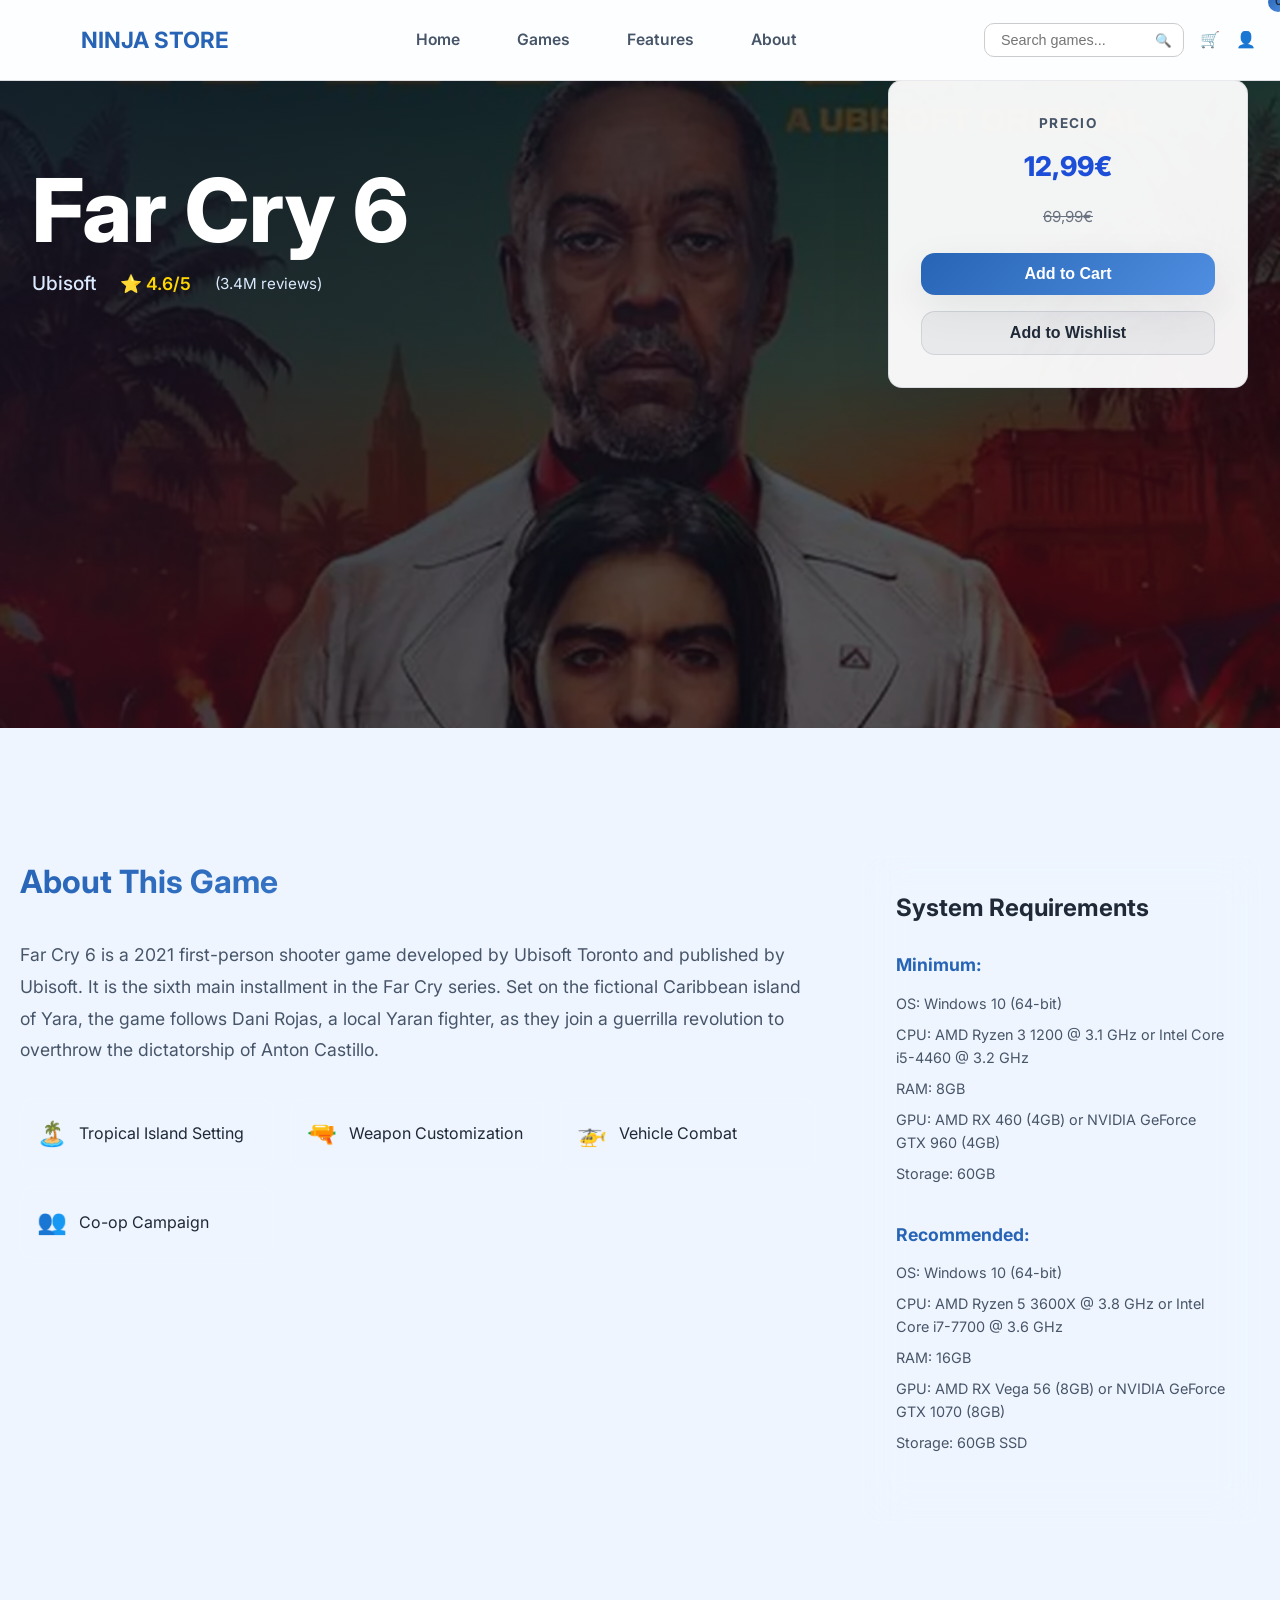
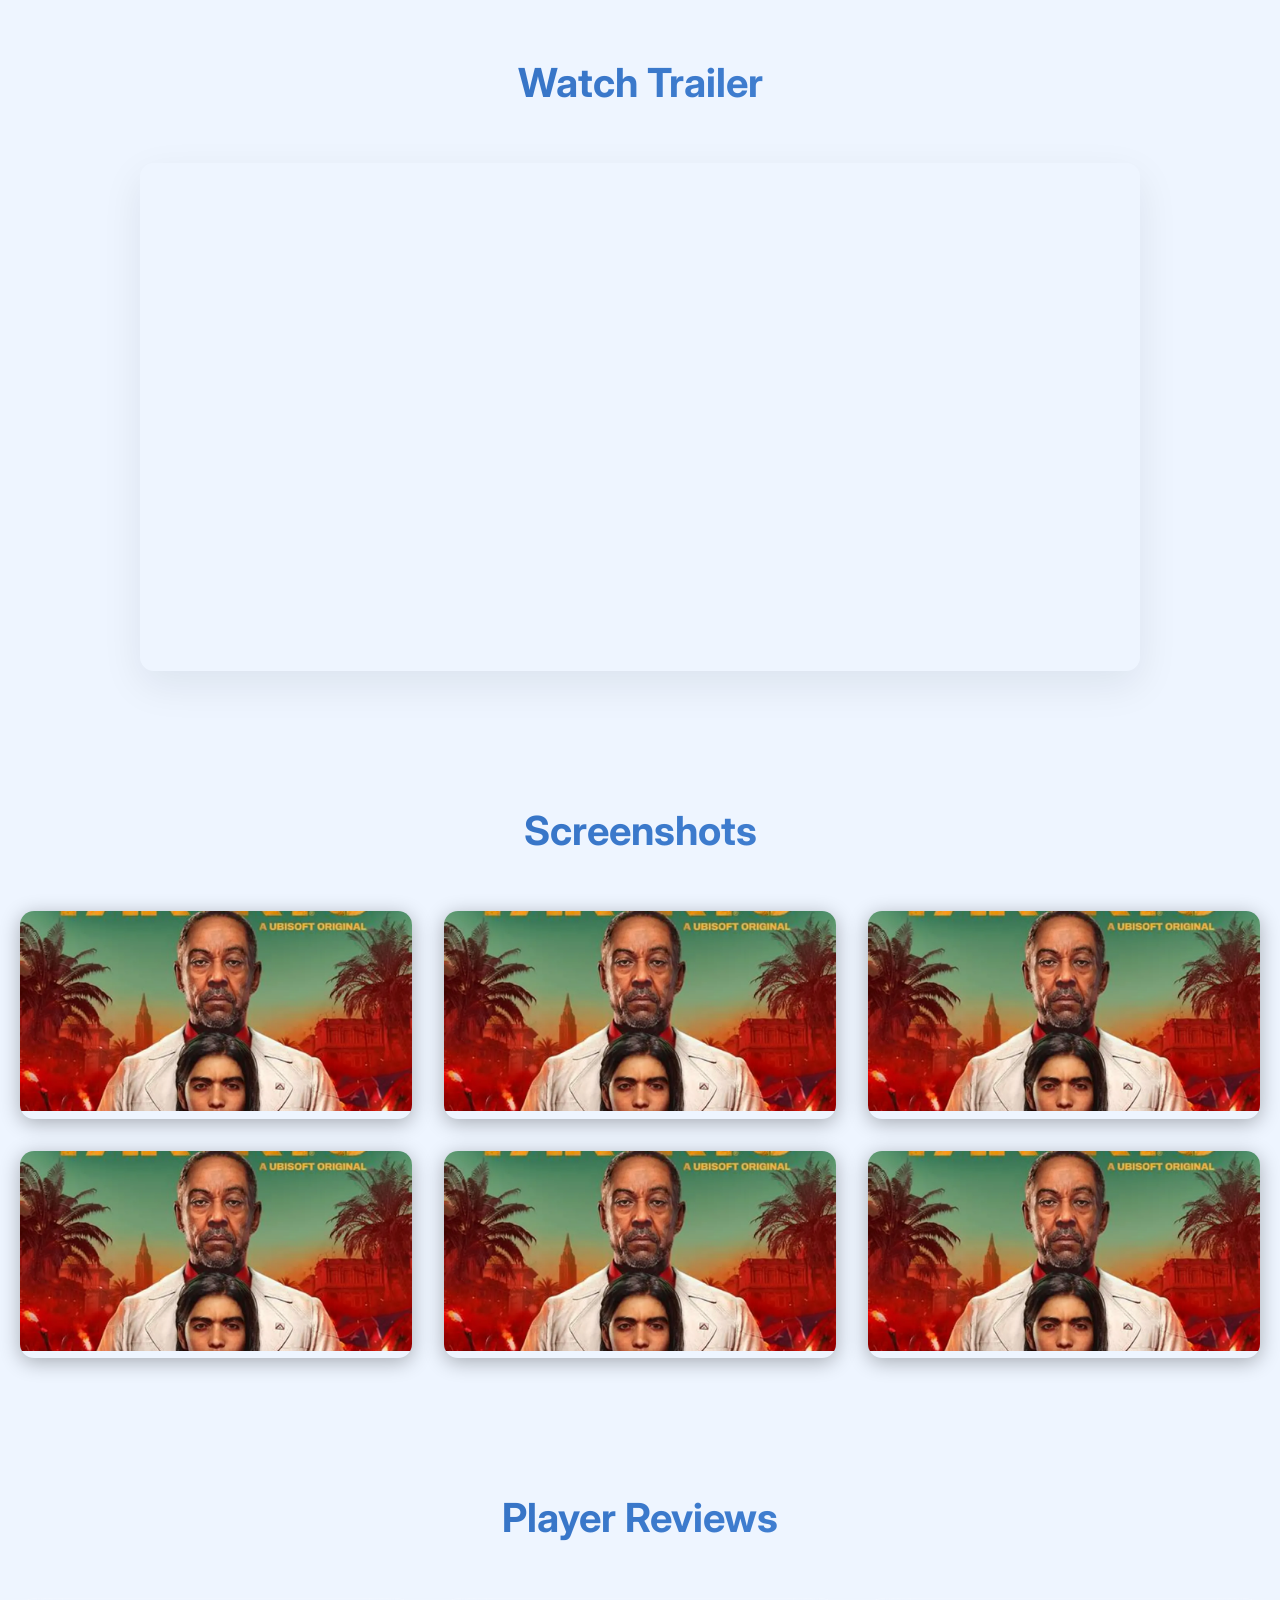
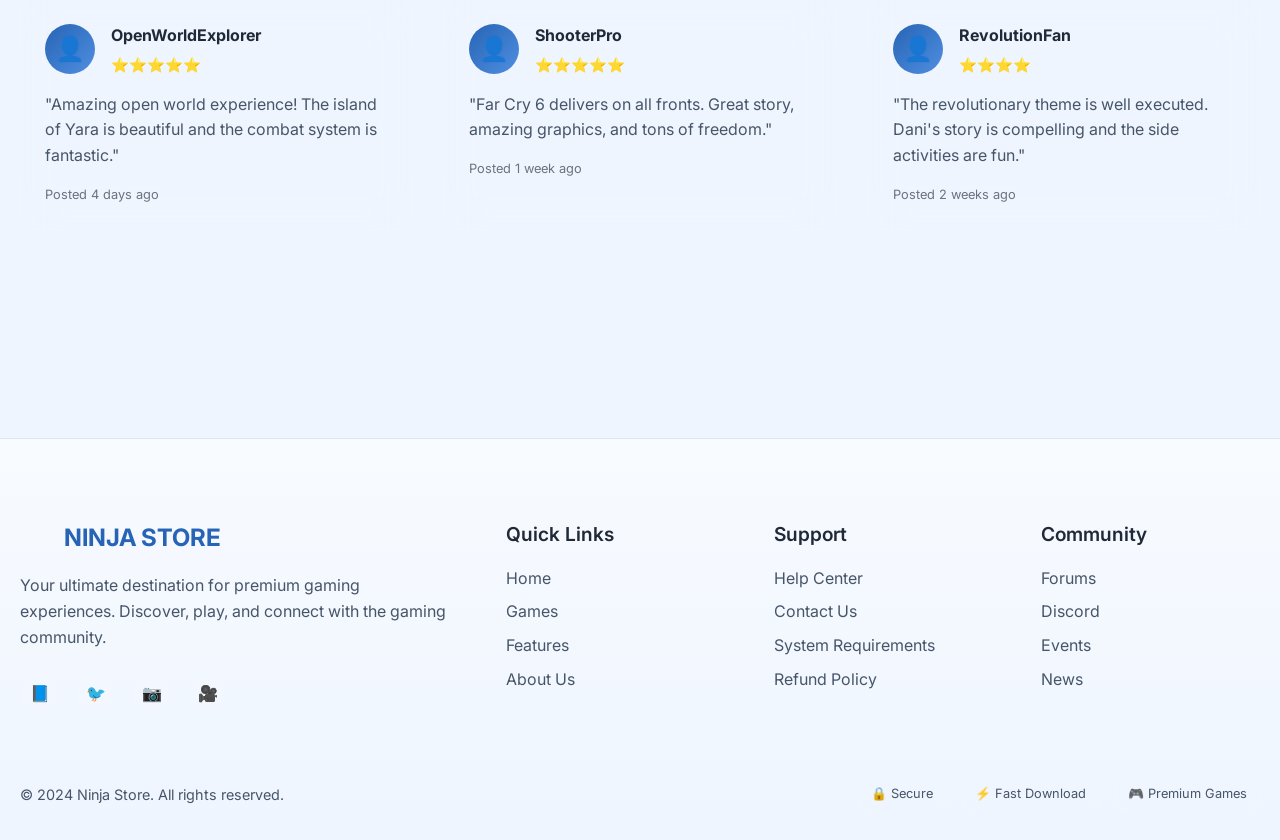
==== web/farcry6.html @ dfdd84ed "npi" ====
﻿<!DOCTYPE html>
<html lang="en">
<head>
    <meta charset="UTF-8">
    <meta name="viewport" content="width=device-width, initial-scale=1.0">
    <title>Far Cry 6 - Epic Games Store</title>
    <link rel="stylesheet" href="css.css">
    <link rel="icon" href="img/favicon.png">
    <link href="https://fonts.googleapis.com/css2?family=Inter:wght@300;400;500;600;700&display=swap" rel="stylesheet">
</head>
<body>
    <!-- Navigation -->
    <nav class="navbar">
        <div class="nav-container">
            <div class="nav-logo">
                <div class="logo"></div>
                <span class="logo-text">NINJA STORE</span>
            </div>

            <div class="nav-menu">
                <a href="Index.html" class="nav-link">Home</a>
                <a href="#games" class="nav-link">Games</a>
                <a href="#features" class="nav-link">Features</a>
                <a href="#about" class="nav-link">About</a>
            </div>

            <div class="nav-actions">
                <div class="search-box">
                    <input type="text" placeholder="Search games..." class="search-input">
                    <button class="search-btn">🔍</button>
                </div>
                <div class="cart-icon">🛒 <span class="cart-count">0</span></div>
                <div class="user-icon">👤</div>
            </div>
        </div>
    </nav>

    <!-- Game Banner -->
    <section class="game-banner">
        <div class="game-banner-bg" style="background-image: url('img/farcry6.webp');"></div>
        <div class="game-banner-overlay"></div>
        <div class="game-banner-content">
            <div class="game-title-section">
                <h1 class="game-title">Far Cry 6</h1>
                <div class="game-meta">
                    <span class="game-developer">Ubisoft</span>
                    <span class="game-rating">⭐ 4.6/5</span>
                    <span class="game-reviews">(3.4M reviews)</span>
                </div>
            </div>
            <div class="game-price-box">
                <div class="price-label">Precio</div>
                <div class="price-discount">12,99€</div>
                <div class="original-price">69,99€</div>
                <div class="price-actions">
                    <button class="btn-primary">Add to Cart</button>
                    <button class="btn-secondary">Add to Wishlist</button>
                </div>
            </div>
        </div>
    </section>

    <!-- Game Content -->
    <main class="game-content">
        <!-- Game Description -->
        <section class="game-section">
            <div class="container">
                <div class="game-description-grid">
                    <div class="game-description">
                        <h2>About This Game</h2>
                        <p>Far Cry 6 is a 2021 first-person shooter game developed by Ubisoft Toronto and published by Ubisoft. It is the sixth main installment in the Far Cry series. Set on the fictional Caribbean island of Yara, the game follows Dani Rojas, a local Yaran fighter, as they join a guerrilla revolution to overthrow the dictatorship of Anton Castillo.</p>

                        <div class="game-highlights">
                            <div class="highlight-item">
                                <span class="highlight-icon">🏝️</span>
                                <span>Tropical Island Setting</span>
                            </div>
                            <div class="highlight-item">
                                <span class="highlight-icon">🔫</span>
                                <span>Weapon Customization</span>
                            </div>
                            <div class="highlight-item">
                                <span class="highlight-icon">🚁</span>
                                <span>Vehicle Combat</span>
                            </div>
                            <div class="highlight-item">
                                <span class="highlight-icon">👥</span>
                                <span>Co-op Campaign</span>
                            </div>
                        </div>
                    </div>

                    <div class="game-sidebar">
                        <div class="game-specs">
                            <h3>System Requirements</h3>
                            <div class="specs-section">
                                <h4>Minimum:</h4>
                                <ul>
                                    <li>OS: Windows 10 (64-bit)</li>
                                    <li>CPU: AMD Ryzen 3 1200 @ 3.1 GHz or Intel Core i5-4460 @ 3.2 GHz</li>
                                    <li>RAM: 8GB</li>
                                    <li>GPU: AMD RX 460 (4GB) or NVIDIA GeForce GTX 960 (4GB)</li>
                                    <li>Storage: 60GB</li>
                                </ul>
                            </div>
                            <div class="specs-section">
                                <h4>Recommended:</h4>
                                <ul>
                                    <li>OS: Windows 10 (64-bit)</li>
                                    <li>CPU: AMD Ryzen 5 3600X @ 3.8 GHz or Intel Core i7-7700 @ 3.6 GHz</li>
                                    <li>RAM: 16GB</li>
                                    <li>GPU: AMD RX Vega 56 (8GB) or NVIDIA GeForce GTX 1070 (8GB)</li>
                                    <li>Storage: 60GB SSD</li>
                                </ul>
                            </div>
                        </div>
                    </div>
                </div>
            </div>
        </section>

        <!-- Game Trailer -->
        <section class="game-section trailer-section">
            <div class="container">
                <h2>Watch Trailer</h2>
                <div class="trailer-container">
                    <div class="trailer-video">
                        <iframe width="100%" height="500" src="https://www.youtube.com/embed/7iKFu5VNPJI" frameborder="0" allowfullscreen></iframe>
                    </div>
                </div>
            </div>
        </section>

        <!-- Game Gallery -->
        <section class="game-section gallery-section">
            <div class="container">
                <h2>Screenshots</h2>
                <div class="gallery-grid">
                    <div class="gallery-item">
                        <img src="img/farcry6.webp" alt="Far Cry 6 Screenshot 1">
                    </div>
                    <div class="gallery-item">
                        <img src="img/farcry6.webp" alt="Far Cry 6 Screenshot 2">
                    </div>
                    <div class="gallery-item">
                        <img src="img/farcry6.webp" alt="Far Cry 6 Screenshot 3">
                    </div>
                    <div class="gallery-item">
                        <img src="img/farcry6.webp" alt="Far Cry 6 Screenshot 4">
                    </div>
                    <div class="gallery-item">
                        <img src="img/farcry6.webp" alt="Far Cry 6 Screenshot 5">
                    </div>
                    <div class="gallery-item">
                        <img src="img/farcry6.webp" alt="Far Cry 6 Screenshot 6">
                    </div>
                </div>
            </div>
        </section>

        <!-- Reviews Section -->
        <section class="game-section reviews-section">
            <div class="container">
                <h2>Player Reviews</h2>
                <div class="reviews-grid">
                    <div class="review-card">
                        <div class="review-header">
                            <div class="review-avatar">👤</div>
                            <div class="review-info">
                                <h4>OpenWorldExplorer</h4>
                                <div class="review-rating">⭐⭐⭐⭐⭐</div>
                            </div>
                        </div>
                        <p class="review-text">"Amazing open world experience! The island of Yara is beautiful and the combat system is fantastic."</p>
                        <div class="review-date">Posted 4 days ago</div>
                    </div>

                    <div class="review-card">
                        <div class="review-header">
                            <div class="review-avatar">👤</div>
                            <div class="review-info">
                                <h4>ShooterPro</h4>
                                <div class="review-rating">⭐⭐⭐⭐⭐</div>
                            </div>
                        </div>
                        <p class="review-text">"Far Cry 6 delivers on all fronts. Great story, amazing graphics, and tons of freedom."</p>
                        <div class="review-date">Posted 1 week ago</div>
                    </div>

                    <div class="review-card">
                        <div class="review-header">
                            <div class="review-avatar">👤</div>
                            <div class="review-info">
                                <h4>RevolutionFan</h4>
                                <div class="review-rating">⭐⭐⭐⭐</div>
                            </div>
                        </div>
                        <p class="review-text">"The revolutionary theme is well executed. Dani's story is compelling and the side activities are fun."</p>
                        <div class="review-date">Posted 2 weeks ago</div>
                    </div>
                </div>
            </div>
        </section>
    </main>

    <!-- Footer -->
    <footer class="footer">
        <div class="container">
            <div class="footer-content">
                <div class="footer-section">
                    <div class="footer-logo">
                        <div class="footer-logo-img logo"></div>
                        <span class="footer-logo-text">NINJA STORE</span>
                    </div>
                    <p class="footer-description">Your ultimate destination for premium gaming experiences. Discover, play, and connect with the gaming community.</p>
                    <div class="footer-social">
                        <a href="#" class="social-link">📘</a>
                        <a href="#" class="social-link">🐦</a>
                        <a href="#" class="social-link">📷</a>
                        <a href="#" class="social-link">🎥</a>
                    </div>
                </div>

                <div class="footer-section">
                    <h4>Quick Links</h4>
                    <ul class="footer-links">
                        <li><a href="Index.html">Home</a></li>
                        <li><a href="#games">Games</a></li>
                        <li><a href="#features">Features</a></li>
                        <li><a href="#about">About Us</a></li>
                    </ul>
                </div>

                <div class="footer-section">
                    <h4>Support</h4>
                    <ul class="footer-links">
                        <li><a href="#">Help Center</a></li>
                        <li><a href="#">Contact Us</a></li>
                        <li><a href="#">System Requirements</a></li>
                        <li><a href="#">Refund Policy</a></li>
                    </ul>
                </div>

                <div class="footer-section">
                    <h4>Community</h4>
                    <ul class="footer-links">
                        <li><a href="#">Forums</a></li>
                        <li><a href="#">Discord</a></li>
                        <li><a href="#">Events</a></li>
                        <li><a href="#">News</a></li>
                    </ul>
                </div>
            </div>

            <div class="footer-bottom">
                <p>&copy; 2024 Ninja Store. All rights reserved.</p>
                <div class="footer-badges">
                    <span class="badge">🔒 Secure</span>
                    <span class="badge">⚡ Fast Download</span>
                    <span class="badge">🎮 Premium Games</span>
                </div>
            </div>
        </div>
    </footer>

    <script src="modal.js"></script>
</body>
</html>
---- web/css.css ----
﻿/* ===== MODERN GAMING THEME ===== */
:root {
  --primary-bg: #eef5ff;
  --secondary-bg: #ffffff;
  --accent-bg: #f6f9ff;
  --neon-blue: #2764b6;
  --neon-purple: #4b4f6b;
  --neon-pink: #e94878;
  --text-primary: #1f2937;
  --text-secondary: #475569;
  --text-muted: #6b7280;
  --gradient-primary: linear-gradient(135deg, #2764b6, #4f8ee0);
  --gradient-secondary: linear-gradient(135deg, #e94878, #8f6dcd);
  --shadow-primary: 0 14px 40px rgba(15, 23, 42, 0.08);
  --shadow-secondary: 0 10px 30px rgba(15, 23, 42, 0.06);
  --border-radius: 14px;
  --border-radius-sm: 10px;
  --transition: all 0.3s ease;
}

* {
  margin: 0;
  padding: 0;
  box-sizing: border-box;
}

body {
  font-family: 'Inter', -apple-system, BlinkMacSystemFont, 'Segoe UI', Roboto, sans-serif;
  background: var(--primary-bg);
  color: var(--text-primary);
  line-height: 1.6;
  overflow-x: hidden;
}

/* ===== HERO BANNER ===== */
.hero-banner {
  position: relative;
  min-height: 80vh;
  display: flex;
  align-items: center;
  justify-content: center;
  overflow: hidden;
  background: linear-gradient(135deg, #f5f8ff, #e8efff);
}

.hero-overlay {
  position: absolute;
  inset: 0;
  background: radial-gradient(circle at top left, rgba(39, 100, 182, 0.16), transparent 35%),
              radial-gradient(circle at bottom right, rgba(233, 72, 120, 0.1), transparent 30%);
}

.hero-content {
  position: relative;
  z-index: 2;
  text-align: center;
  max-width: 760px;
  padding: 2rem 20px;
  animation: fadeInUp 0.9s ease-out;
}

.hero-title {
  font-size: clamp(3rem, 7vw, 5.2rem);
  font-weight: 800;
  color: var(--text-primary);
  margin-bottom: 1rem;
  letter-spacing: -0.03em;
  line-height: 1.05;
}

.hero-subtitle {
  font-size: clamp(1rem, 2.2vw, 1.35rem);
  color: var(--text-secondary);
  margin-bottom: 2rem;
  font-weight: 500;
  max-width: 620px;
  margin-left: auto;
  margin-right: auto;
}

.hero-button {
  display: inline-flex;
  align-items: center;
  gap: 12px;
  background: linear-gradient(135deg, #2764b6, #4f8ee0);
  color: #ffffff;
  padding: 16px 34px;
  border-radius: 999px;
  border: none;
  font-size: 1.05rem;
  font-weight: 700;
  cursor: pointer;
  transition: var(--transition);
  box-shadow: 0 18px 45px rgba(39, 100, 182, 0.18);
  text-decoration: none;
  position: relative;
  overflow: hidden;
}

.hero-button::before {
  content: '';
  position: absolute;
  top: 0;
  left: -100%;
  width: 100%;
  height: 100%;
  background: rgba(255, 255, 255, 0.2);
  transition: left 0.5s;
}

.hero-button:hover::before {
  left: 100%;
}

.hero-button:hover {
  transform: translateY(-2px);
  box-shadow: 0 8px 20px rgba(0, 0, 0, 0.12);
}

.hero-button svg {
  transition: transform 0.3s ease;
}

.hero-button:hover svg {
  transform: translateY(2px);
}

.hero-particles {
  position: absolute;
  top: 0;
  left: 0;
  width: 100%;
  height: 100%;
  pointer-events: none;
}

.particle {
  position: absolute;
  background: var(--neon-blue);
  border-radius: 50%;
  animation: float 6s ease-in-out infinite;
}

.particle-1 {
  width: 4px;
  height: 4px;
  top: 20%;
  left: 10%;
  animation-delay: 0s;
}

.particle-2 {
  width: 6px;
  height: 6px;
  top: 60%;
  right: 15%;
  animation-delay: 2s;
  background: var(--neon-purple);
}

.particle-3 {
  width: 3px;
  height: 3px;
  bottom: 30%;
  left: 80%;
  animation-delay: 4s;
  background: var(--neon-pink);
}

@keyframes float {
  0%, 100% {
    transform: translateY(0px) rotate(0deg);
    opacity: 0.7;
  }
  50% {
    transform: translateY(-20px) rotate(180deg);
    opacity: 1;
  }
}

@keyframes fadeInUp {
  from {
    opacity: 0;
    transform: translateY(30px);
  }
  to {
    opacity: 1;
    transform: translateY(0);
  }
}

/* ===== NAVIGATION ===== */
.navbar {
  position: fixed;
  top: 0;
  left: 0;
  width: 100%;
  background: rgba(255, 255, 255, 0.88);
  border-bottom: 1px solid rgba(15, 23, 42, 0.08);
  backdrop-filter: blur(18px);
  z-index: 1000;
  transition: all 0.3s ease;
}

.navbar.scrolled {
  background: rgba(255, 255, 255, 0.96);
  box-shadow: 0 18px 50px rgba(15, 23, 42, 0.09);
}

.nav-container {
  max-width: 1400px;
  margin: 0 auto;
  padding: 0 24px;
  display: flex;
  align-items: center;
  justify-content: space-between;
  height: 80px;
}

.nav-logo {
  display: flex;
  align-items: center;
  gap: 12px;
}

.logo-img {
  width: 40px;
  height: 40px;
  transition: var(--transition);
}

.logo-img:hover {
  transform: scale(1.05);
}

.logo-text {
  font-size: 1.4rem;
  font-weight: 700;
  color: var(--neon-blue);
}

.nav-menu {
  display: flex;
  gap: 1.8rem;
}

.nav-link {
  color: var(--text-secondary);
  text-decoration: none;
  font-weight: 600;
  font-size: 0.98rem;
  position: relative;
  transition: var(--transition);
  padding: 10px 14px;
  border-radius: var(--border-radius-sm);
}

.nav-link:hover,
.nav-link.active {
  color: var(--neon-blue);
  background: rgba(0, 119, 204, 0.08);
}

.nav-link::after {
  content: '';
  position: absolute;
  bottom: 0;
  left: 50%;
  width: 0;
  height: 2px;
  background: var(--gradient-primary);
  transition: all 0.3s ease;
  transform: translateX(-50%);
}

.nav-link:hover::after,
.nav-link.active::after {
  width: 100%;
}

.nav-actions {
  display: flex;
  align-items: center;
  gap: 1rem;
}

.search-box {
  position: relative;
  display: flex;
  align-items: center;
}

.search-input {
  background: #ffffff;
  border: 1px solid #cccccc;
  border-radius: var(--border-radius-sm);
  padding: 8px 40px 8px 16px;
  color: var(--text-primary);
  font-size: 0.9rem;
  width: 200px;
  transition: var(--transition);
}

.search-input:focus {
  outline: none;
  border-color: var(--neon-blue);
  box-shadow: 0 0 0 2px rgba(0, 119, 204, 0.15);
  width: 250px;
}

.search-btn {
  position: absolute;
  right: 8px;
  background: none;
  border: none;
  color: var(--text-secondary);
  cursor: pointer;
  padding: 4px;
  border-radius: 4px;
  transition: var(--transition);
}

.search-btn:hover {
  color: var(--neon-blue);
  background: rgba(0, 119, 204, 0.1);
}

.cart-btn,
.user-btn {
  position: relative;
  background: #ffffff;
  border: 1px solid #cccccc;
  border-radius: var(--border-radius-sm);
  padding: 10px;
  color: var(--text-secondary);
  cursor: pointer;
  transition: var(--transition);
}

.cart-btn:hover,
.user-btn:hover {
  background: #f0f8ff;
  border-color: var(--neon-blue);
  color: var(--neon-blue);
  transform: scale(1.05);
}

.language-selector {
  display: flex;
  align-items: center;
}

.language-selector select {
  background: #ffffff;
  border: 1px solid #cccccc;
  border-radius: 999px;
  color: var(--text-primary);
  padding: 8px 12px;
  font-size: 0.9rem;
  cursor: pointer;
  transition: var(--transition);
}

.language-selector select:hover {
  border-color: var(--neon-blue);
}

.language-selector select:focus {
  outline: none;
  box-shadow: 0 0 0 4px rgba(0, 119, 204, 0.15);
}

.cart-count {
  position: absolute;
  top: -8px;
  right: -8px;
  background: var(--gradient-primary);
  color: var(--text-primary);
  border-radius: 50%;
  width: 20px;
  height: 20px;
  font-size: 0.7rem;
  font-weight: 600;
  display: flex;
  align-items: center;
  justify-content: center;
}

/* ===== CONTAINER & SECTIONS ===== */
.container {
  max-width: 1400px;
  margin: 0 auto;
  padding: 0 20px;
}

.games-section {
  padding: 120px 0 80px;
}

.section-header {
  text-align: center;
  margin-bottom: 4rem;
}

.section-title {
  font-size: clamp(2rem, 4vw, 3rem);
  font-weight: 700;
  background: var(--gradient-primary);
  -webkit-background-clip: text;
  -webkit-text-fill-color: transparent;
  background-clip: text;
  margin-bottom: 1rem;
}

.section-subtitle {
  font-size: 1.1rem;
  color: var(--text-secondary);
  max-width: 600px;
  margin: 0 auto;
}

.view-all-container {
  text-align: center;
  margin-top: 3rem;
}

.view-all-btn {
  display: inline-flex;
  align-items: center;
  gap: 8px;
  background: rgba(255, 255, 255, 0.05);
  border: 1px solid rgba(255, 255, 255, 0.1);
  color: var(--text-primary);
  padding: 12px 24px;
  border-radius: var(--border-radius);
  font-size: 1rem;
  font-weight: 500;
  cursor: pointer;
  transition: var(--transition);
  text-decoration: none;
}

.view-all-btn:hover {
  background: #0077cc;
  border-color: var(--neon-blue);
  transform: translateY(-2px);
  box-shadow: var(--shadow-primary);
}

.view-all-btn svg {
  transition: transform 0.3s ease;
}

.view-all-btn:hover svg {
  transform: translateX(4px);
}

/* ===== FEATURES SECTION ===== */
.features-section {
  padding: 80px 0;
  background: rgba(255, 255, 255, 0.02);
}

.features-grid {
  display: grid;
  grid-template-columns: repeat(auto-fit, minmax(300px, 1fr));
  gap: 2rem;
  margin-top: 3rem;
}

.feature-card {
  background: #ffffff;
  border: 1px solid #cccccc;
  border-radius: var(--border-radius);
  padding: 2rem;
  text-align: center;
  transition: var(--transition);
  position: relative;
  overflow: hidden;
}

.feature-card::before {
  content: '';
  position: absolute;
  top: 0;
  left: 0;
  width: 100%;
  height: 100%;
  background: rgba(255, 255, 255, 0.06);
  opacity: 0;
  transition: opacity 0.3s ease;
}

.feature-card:hover::before {
  opacity: 1;
}

.feature-card:hover {
  transform: translateY(-3px);
  border-color: var(--neon-blue);
  box-shadow: var(--shadow-primary);
}

.feature-icon {
  width: 80px;
  height: 80px;
  margin: 0 auto 1.5rem;
  background: #0077cc;
  border-radius: 50%;
  display: flex;
  align-items: center;
  justify-content: center;
  color: #ffffff;
  transition: var(--transition);
}

.feature-card:hover .feature-icon {
  transform: scale(1.05);
  box-shadow: 0 0 12px rgba(0, 0, 0, 0.08);
}

.feature-card h3 {
  font-size: 1.5rem;
  font-weight: 600;
  margin-bottom: 1rem;
  color: var(--text-primary);
}

.feature-card p {
  color: var(--text-secondary);
  line-height: 1.6;
}
.oferta_joc{
    width: 341px; 
    /*IMPORTANT*/
    margin-right: 0px; 
}
.imatge_joc {
  border-radius: 12px 12px 0px 0px;
    background-image:var(--joc-bg);
    background-size: 100%;
    background-position: 0px 0px;
    width: 341px;
    height: 450px;
    display: flex;
    transition-property: background-size, background-position, box-shadow, filter;
    transition-duration: 0.75s;
    transition-timing-function: ease-out;
    position: relative;
    overflow: hidden;
    box-shadow: 0 4px 12px rgba(0, 0, 0, 0.3);
}

.imatge_joc:hover{
   background-size: 110%;
   background-position: -20px -40px;
   box-shadow: 0 12px 28px rgba(255, 215, 0, 0.25), 0 8px 20px rgba(0, 0, 0, 0.5);
   filter: brightness(1.1);
}

/* View Details Overlay */
.imatge_joc::after {
  content: 'Ver Detalles';
  position: absolute;
  top: 0;
  left: 0;
  width: 100%;
  height: 100%;
  background: rgba(0, 0, 0, 0.8);
  display: flex;
  align-items: center;
  justify-content: center;
  font-size: 18px;
  font-weight: bold;
  color: white;
  opacity: 0;
  transition: opacity 0.4s ease, transform 0.4s ease;
  border-radius: 12px 12px 0px 0px;
  transform: scale(0.95);
}

.imatge_joc:hover::after {
  opacity: 1;
  transform: scale(1);
}

.fortnite{--joc-bg:url("img/fortnite.jpg"); }
.grandtheftautov{--joc-bg:url("img/gta.jpg"); }
.callofduty{--joc-bg:url("img/call of duty.jpg"); }
.schedule{--joc-bg:url("img/schedule1.webp"); }
.farcry{--joc-bg:url("img/farcry6.webp"); }
.fifa{--joc-bg:url("img/fifa26.webp"); }

.img_social{
    background-image:var(--social-bg) ;
    background-repeat: no-repeat;
    background-size: 75%;
    width: 64px;
    height: 64px;
    margin-right: 25px;
    transition: all 0.3s cubic-bezier(0.25, 0.46, 0.45, 0.94);
    background-position: center;
    float: left; 
}
.img_social:hover{
   background-size: 100%;
   transform: scale(1.15);
   filter: drop-shadow(0 4px 8px rgba(255, 215, 0, 0.3));
}
.twitter{
  --social-bg:url('img/social/twitter.png');}
.facebook{
   --social-bg:url('img/social/facebook.png');}
.twitch{
    --social-bg:url('img/social/twitch.png');}
.youtube{
    --social-bg:url('img/social/youtube.png');}
.instagram{
    --social-bg:url('img/social/instagram.png');}
.discord{
    --social-bg:url('img/social/discord.png');}
@keyframes titleGlow {
    from {
        color: white;
        text-shadow: 0 0 0px rgba(255, 215, 0, 0);
    }
    to {
        color: #ffd700;
        text-shadow: 0 0 12px rgba(255, 215, 0, 0.6);
    }
}

.titol_jocs{
    font-weight: bold;
    font-size: 18px;
    color: white;
    transition: all 0.3s cubic-bezier(0.25, 0.46, 0.45, 0.94);
    letter-spacing: 0.5px;
}

.slide:hover .titol_jocs {
    animation: titleGlow 0.5s ease-out forwards;
}
/* ===== GLASSMORPHISM CARD INFO ===== */
.info_joc_oferta{
    padding: 24px;
    margin-top: -4px;
    background: rgba(255, 255, 255, 0.08);
    backdrop-filter: blur(20px);
    border: 1px solid rgba(255, 255, 255, 0.1);
    width: 300px;
    border-radius: 0 0 var(--border-radius) var(--border-radius);
    float: left;
    transition: var(--transition);
    box-shadow: 0 8px 32px rgba(0, 0, 0, 0.3);
    position: relative;
}

.info_joc_oferta::before {
  content: '';
  position: absolute;
  top: 0;
  left: 0;
  right: 0;
  height: 1px;
  background: #cccccc;
  opacity: 0;
  transition: opacity 0.3s ease;
}

.slide:hover .info_joc_oferta::before {
  opacity: 1;
}

.slide:hover .info_joc_oferta {
    background: rgba(255, 255, 255, 0.16);
    border-color: #cccccc;
    box-shadow: 0 8px 20px rgba(0, 0, 0, 0.08);
    transform: translateY(-1px);
}

/* ===== GAME CARD HOVER PREVIEW ===== */
.slide {
    position: relative;
    transition: var(--transition);
}

.game-hover-preview {
    position: absolute;
    top: 100%;
    left: 50%;
    transform: translateX(-50%);
    background: #ffffff;
    border: 1px solid #cccccc;
    border-radius: var(--border-radius);
    padding: 1rem;
    min-width: 250px;
    opacity: 0;
    visibility: hidden;
    z-index: 1000;
    transition: all 0.3s ease;
    box-shadow: 0 8px 20px rgba(0, 0, 0, 0.08);
    pointer-events: none;
}

.slide:hover .game-hover-preview {
    opacity: 1;
    visibility: visible;
    transform: translateX(-50%) translateY(10px);
}

.game-preview-title {
    color: var(--neon-blue);
    font-size: 1.1rem;
    font-weight: 600;
    margin-bottom: 0.5rem;
    text-align: center;
}

.game-preview-desc {
    color: var(--text-secondary);
    font-size: 0.9rem;
    line-height: 1.4;
    margin-bottom: 1rem;
    text-align: center;
}

.game-preview-price {
    display: flex;
    justify-content: center;
    align-items: center;
    gap: 0.5rem;
}

.game-preview-price .final-price {
    color: var(--neon-blue);
    font-weight: 700;
    font-size: 1.1rem;
}

.game-preview-price .original-price {
    color: var(--text-muted);
    text-decoration: line-through;
    font-size: 0.9rem;
}

.game-preview-link {
    display: block;
    text-align: center;
    margin-top: 0.5rem;
    color: var(--neon-blue);
    text-decoration: none;
    font-size: 0.9rem;
    font-weight: 500;
    transition: var(--transition);
}

.game-preview-link:hover {
    color: var(--text-primary);
}

/* ===== MODERN TEXT STYLES ===== */
.titol_jocs{
    font-weight: 700;
    font-size: 1.4rem;
    color: var(--text-primary);
    transition: var(--transition);
    letter-spacing: 0.5px;
    margin-bottom: 8px;
    line-height: 1.3;
}

.slide:hover .titol_jocs {
    color: var(--neon-blue);
    transform: translateY(-1px);
}

.Edition{
    color: var(--text-secondary);
    font-size: 0.9rem;
    font-weight: 500;
    text-transform: uppercase;
    letter-spacing: 1px;
    margin-bottom: 16px;
    transition: var(--transition);
}

.slide:hover .Edition {
    color: var(--neon-purple);
}

/* ===== MODERN PRICE STYLES ===== */
.preus {
    display: flex;
    align-items: center;
    justify-content: space-between;
    gap: 12px;
}
.descompte{
    background: #cc0000;
    color: white;
    padding: 8px 16px;
    border-radius: var(--border-radius-sm);
    font-weight: 700;
    font-size: 1rem;
    box-shadow: 0 4px 12px rgba(0, 0, 0, 0.08);
    transition: var(--transition);
    border: 1px solid #a30000;
}

.slide:hover .descompte {
    animation: discountPulse 0.6s ease-in-out;
    box-shadow: 0 6px 20px rgba(0, 0, 0, 0.12);
    background: #cc0000;
}

.preu_tatxat{
   color: var(--text-muted);
    text-decoration: line-through;
    font-size: 0.9rem;
    transition: var(--transition);
}

.slide:hover .preu_tatxat {
    color: var(--text-secondary);
}

.preu_actual {
   color: var(--neon-blue);
    font-weight: 700;
    font-size: 1.3rem;
    transition: var(--transition);
}

.slide:hover .preu_actual {
    color: #005cb8;
    transform: scale(1.03);
}
.Edition{
    color: #aaa;
    font-size: 14px;
    transition: all 0.3s ease;
    letter-spacing: 0.3px;
}

.slide:hover .Edition {
    color: #bbb;
}
.menu{
    display: flex;
    align-items: center;
    padding: 10px 30px;
    color: #111111;
   background-color: #f0f0f0;
   height: 60px;
   width: 101%;
   justify-content: space-between;
  margin-left:-70px;
}
.menu a{
    margin: 20px;
}
.logo{
    background-image:url(img/Ninja-Logo.png);
    width: 45px;
    height: 45px;
    transition-duration: 1s;
    transition-property: all;
}
.logo:hover{
    background-image:url(img/logo2.png);
}
.links_menu a {
  display: flex;
  padding: 0px 30px;
  color: aliceblue;
  text-decoration: none;
}

.links_menu a:hover{
    color: black;
    background-color: #dddddd;
    padding: 30px 30px;
    transition-property: all;
    transition-duration: 0.2s;
}
.links_menu {
    display: flex;
    align-items: center;
    /*border :1px solid white ; */
}
.xarxes_socials {
   justify-content: space-between;
    clear: both;
    /*border:1px solid black;*/
    width: 100%;
    height: 70px;
   justify-content: center;
   display: flex;

}
.cards {
    display: flex;
    justify-content: center;
}

/* ===== ANIMATIONS ===== */
@keyframes discountPulse {
    0%, 100% {
        transform: scale(1);
    }
    50% {
        transform: scale(1.1);
    }
}

@keyframes priceShine {
    0%, 100% {
        color: var(--neon-blue);
    }
    50% {
        color: var(--neon-purple);
    }
}

/* ===== FOOTER ===== */
.footer {
  background: linear-gradient(180deg, #f8fbff 0%, #eef5ff 100%);
  border-top: 1px solid rgba(39, 56, 82, 0.08);
  padding: 80px 0 30px;
  margin-top: 80px;
}

.footer-content {
  display: grid;
  grid-template-columns: 2fr 1fr 1fr 1fr;
  gap: 3rem;
  margin-bottom: 2rem;
}

.footer-section h4 {
  color: var(--text-primary);
  font-size: 1.2rem;
  font-weight: 600;
  margin-bottom: 1rem;
}

.footer-logo {
  display: flex;
  align-items: center;
  gap: 12px;
  margin-bottom: 1rem;
}

.footer-logo-img {
  width: 32px;
  height: 32px;
}

.footer-logo-text {
  font-size: 1.5rem;
  font-weight: 700;
  color: var(--neon-blue);
}

.footer-description {
  color: var(--text-secondary);
  line-height: 1.6;
  margin-bottom: 1.5rem;
}

.footer-social {
  display: flex;
  gap: 1rem;
}

.social-link {
  display: flex;
  align-items: center;
  justify-content: center;
  width: 40px;
  height: 40px;
  background: rgba(255, 255, 255, 0.05);
  border-radius: 50%;
  color: var(--text-secondary);
  transition: var(--transition);
  text-decoration: none;
}

.social-link:hover {
  background: var(--gradient-primary);
  color: var(--text-primary);
  transform: translateY(-3px);
  box-shadow: var(--shadow-primary);
}

.footer-links {
  list-style: none;
}

.footer-links li {
  margin-bottom: 0.5rem;
}

.footer-links a {
  color: var(--text-secondary);
  text-decoration: none;
  transition: var(--transition);
}

.footer-links a:hover {
  color: var(--neon-blue);
}

.footer-bottom {
  border-top: 1px solid rgba(255, 255, 255, 0.1);
  padding-top: 2rem;
  display: flex;
  justify-content: space-between;
  align-items: center;
  flex-wrap: wrap;
  gap: 1rem;
}

.footer-bottom p {
  color: var(--text-secondary);
  font-size: 0.9rem;
}

.footer-badges {
  display: flex;
  gap: 1rem;
}

.badge {
  background: rgba(255, 255, 255, 0.05);
  color: var(--text-secondary);
  padding: 4px 12px;
  border-radius: var(--border-radius-sm);
  font-size: 0.8rem;
  border: 1px solid rgba(255, 255, 255, 0.1);
}

/* ===== INDIVIDUAL GAME PAGE STYLES ===== */

/* Game Banner */
.game-banner {
  position: relative;
  min-height: 72vh;
  overflow: hidden;
  margin-top: 80px;
  background: linear-gradient(180deg, rgba(15, 23, 42, 0.12), rgba(15, 23, 42, 0.04));
}

.game-banner-bg {
  position: absolute;
  inset: 0;
  background-size: cover;
  background-position: center;
  filter: brightness(0.35) saturate(1.15);
  transform: scale(1.03);
}

.game-banner-overlay {
  position: absolute;
  inset: 0;
  background: linear-gradient(135deg, rgba(15, 23, 42, 0.72), rgba(39, 56, 104, 0.16) 60%);
}

.game-banner-content {
  position: relative;
  z-index: 2;
  height: 100%;
  display: flex;
  align-items: center;
  justify-content: space-between;
  padding: 0 2rem;
  max-width: 1400px;
  margin: 0 auto;
  gap: 3rem;
}

.game-title-section {
  flex: 1;
  max-width: 55%;
}

.game-title {
  font-size: clamp(3rem, 7vw, 5.5rem);
  font-weight: 800;
  color: #ffffff;
  margin-bottom: 1rem;
  line-height: 0.95;
}

.game-meta {
  display: flex;
  gap: 1.5rem;
  align-items: center;
  flex-wrap: wrap;
}

.game-developer {
  color: #dbeafe;
  font-size: 1.2rem;
  font-weight: 500;
}

.game-rating {
  color: #ffd700;
  font-size: 1.1rem;
  font-weight: 600;
}

.game-reviews {
  color: #dbeafe;
  font-size: 0.95rem;
}

.game-price-box {
  background: rgba(255, 255, 255, 0.95);
  border: 1px solid rgba(39, 62, 86, 0.12);
  border-radius: var(--border-radius);
  padding: 2rem;
  width: min(360px, 100%);
  box-shadow: 0 24px 60px rgba(15, 23, 42, 0.12);
}

.price-label {
  font-size: 0.85rem;
  color: var(--text-secondary);
  margin-bottom: 0.65rem;
  text-align: center;
  font-weight: 700;
  letter-spacing: 0.1em;
  text-transform: uppercase;
}

.price-discount {
  font-size: 1.7rem;
  font-weight: 800;
  color: #1d4ed8;
  text-align: center;
  margin-bottom: 1rem;
}

.original-price {
  color: var(--text-muted);
  text-decoration: line-through;
  font-size: 0.95rem;
  text-align: center;
  margin-bottom: 1.5rem;
}

.price-actions {
  display: flex;
  flex-direction: column;
  gap: 1rem;
}

.btn-primary, .btn-secondary {
  padding: 12px 24px;
  border-radius: var(--border-radius);
  font-weight: 600;
  font-size: 1rem;
  text-decoration: none;
  text-align: center;
  transition: var(--transition);
  border: none;
  cursor: pointer;
}

.btn-primary {
  background: var(--gradient-primary);
  color: #ffffff;
  box-shadow: var(--shadow-primary);
}

.btn-primary:hover {
  transform: translateY(-2px);
  box-shadow: 0 10px 24px rgba(15, 23, 42, 0.16);
}

.btn-secondary {
  background: rgba(39, 62, 86, 0.06);
  color: var(--text-primary);
  border: 1px solid rgba(39, 62, 86, 0.12);
}

.btn-secondary:hover {
  background: rgba(255, 255, 255, 0.2);
  border-color: var(--neon-blue);
}

/* Game Content */
.game-content {
  padding: 4rem 0;
}

.game-section {
  padding: 4rem 0;
}

.game-section h2 {
  font-size: 2.5rem;
  font-weight: 700;
  color: var(--text-primary);
  text-align: center;
  margin-bottom: 3rem;
  background: var(--gradient-primary);
  -webkit-background-clip: text;
  -webkit-text-fill-color: transparent;
  background-clip: text;
}

.game-description-grid {
  display: grid;
  grid-template-columns: 2fr 1fr;
  gap: 3rem;
  align-items: start;
}

.game-description h2 {
  text-align: left;
  margin-bottom: 2rem;
  font-size: 2rem;
}

.game-description p {
  color: var(--text-secondary);
  line-height: 1.8;
  font-size: 1.1rem;
  margin-bottom: 2rem;
}

.game-highlights {
  display: grid;
  grid-template-columns: repeat(auto-fit, minmax(200px, 1fr));
  gap: 1rem;
}

.highlight-item {
  display: flex;
  align-items: center;
  gap: 12px;
  padding: 1rem;
  background: rgba(255, 255, 255, 0.05);
  border-radius: var(--border-radius);
  border: 1px solid rgba(255, 255, 255, 0.1);
  transition: var(--transition);
}

.highlight-item:hover {
  background: rgba(255, 255, 255, 0.1);
  border-color: var(--neon-blue);
  transform: translateY(-2px);
}

.highlight-icon {
  font-size: 1.5rem;
}

.game-sidebar {
  position: sticky;
  top: 2rem;
}

.game-specs {
  background: rgba(255, 255, 255, 0.05);
  backdrop-filter: blur(20px);
  border: 1px solid rgba(255, 255, 255, 0.1);
  border-radius: var(--border-radius);
  padding: 2rem;
}

.game-specs h3 {
  color: var(--text-primary);
  font-size: 1.5rem;
  margin-bottom: 1.5rem;
}

.specs-section {
  margin-bottom: 2rem;
}

.specs-section h4 {
  color: var(--neon-blue);
  font-size: 1.1rem;
  margin-bottom: 0.5rem;
}

.specs-section ul {
  list-style: none;
  padding: 0;
}

.specs-section li {
  color: var(--text-secondary);
  padding: 0.25rem 0;
  font-size: 0.9rem;
}

/* Trailer Section */
.trailer-container {
  max-width: 1000px;
  margin: 0 auto;
}

.trailer-video {
  border-radius: var(--border-radius);
  overflow: hidden;
  box-shadow: var(--shadow-primary);
}

/* Gallery Section */
.gallery-grid {
  display: grid;
  grid-template-columns: repeat(auto-fit, minmax(300px, 1fr));
  gap: 2rem;
}

.gallery-item {
  border-radius: var(--border-radius);
  overflow: hidden;
  transition: var(--transition);
  box-shadow: 0 4px 20px rgba(0, 0, 0, 0.3);
}

.gallery-item:hover {
  transform: scale(1.05);
  box-shadow: 0 8px 30px rgba(0, 0, 0, 0.4);
}

.gallery-item img {
  width: 100%;
  height: 200px;
  object-fit: cover;
  transition: var(--transition);
}

.gallery-item:hover img {
  transform: scale(1.1);
}

/* Reviews Section */
.reviews-grid {
  display: grid;
  grid-template-columns: repeat(auto-fit, minmax(350px, 1fr));
  gap: 2rem;
}

.review-card {
  background: rgba(255, 255, 255, 0.05);
  backdrop-filter: blur(20px);
  border: 1px solid rgba(255, 255, 255, 0.1);
  border-radius: var(--border-radius);
  padding: 1.5rem;
  transition: var(--transition);
}

.review-card:hover {
  background: rgba(255, 255, 255, 0.1);
  border-color: var(--neon-blue);
  transform: translateY(-2px);
}

.review-header {
  display: flex;
  align-items: center;
  gap: 1rem;
  margin-bottom: 1rem;
}

.review-avatar {
  width: 50px;
  height: 50px;
  background: var(--gradient-primary);
  border-radius: 50%;
  display: flex;
  align-items: center;
  justify-content: center;
  font-size: 1.5rem;
}

.review-info h4 {
  color: var(--text-primary);
  margin-bottom: 0.25rem;
}

.review-rating {
  color: #ffd700;
  font-size: 0.9rem;
}

.review-text {
  color: var(--text-secondary);
  line-height: 1.6;
  margin-bottom: 1rem;
}

.review-date {
  color: var(--text-muted);
  font-size: 0.8rem;
}

/* ===== RESPONSIVE DESIGN ===== */
@media (max-width: 1024px) {
  .nav-menu {
    display: none;
  }

  .footer-content {
    grid-template-columns: 1fr;
    gap: 2rem;
  }

  .hero-title {
    font-size: clamp(2.5rem, 10vw, 5rem);
  }

  .game-banner-content {
    flex-direction: column;
    text-align: center;
    gap: 2rem;
  }

  .game-description-grid {
    grid-template-columns: 1fr;
  }

  .game-sidebar {
    position: static;
  }
}

@media (max-width: 768px) {
  .nav-actions {
    display: none;
  }

  .hero-banner {
    height: 90vh;
  }

  .hero-content {
    padding: 0 15px;
  }

  .features-grid {
    grid-template-columns: 1fr;
  }

  .footer-bottom {
    flex-direction: column;
    text-align: center;
  }

  .footer-badges {
    justify-content: center;
  }

  .game-banner {
    height: 60vh;
  }

  .game-title {
    font-size: clamp(2rem, 12vw, 4rem);
  }

  .game-meta {
    justify-content: center;
  }

  .game-price-box {
    min-width: 280px;
  }

  .price-actions {
    flex-direction: row;
    gap: 0.5rem;
  }

  .btn-primary, .btn-secondary {
    flex: 1;
    padding: 10px 16px;
    font-size: 0.9rem;
  }

  .gallery-grid {
    grid-template-columns: 1fr;
  }

  .reviews-grid {
    grid-template-columns: 1fr;
  }

  .trailer-video iframe {
    height: 250px;
  }
}
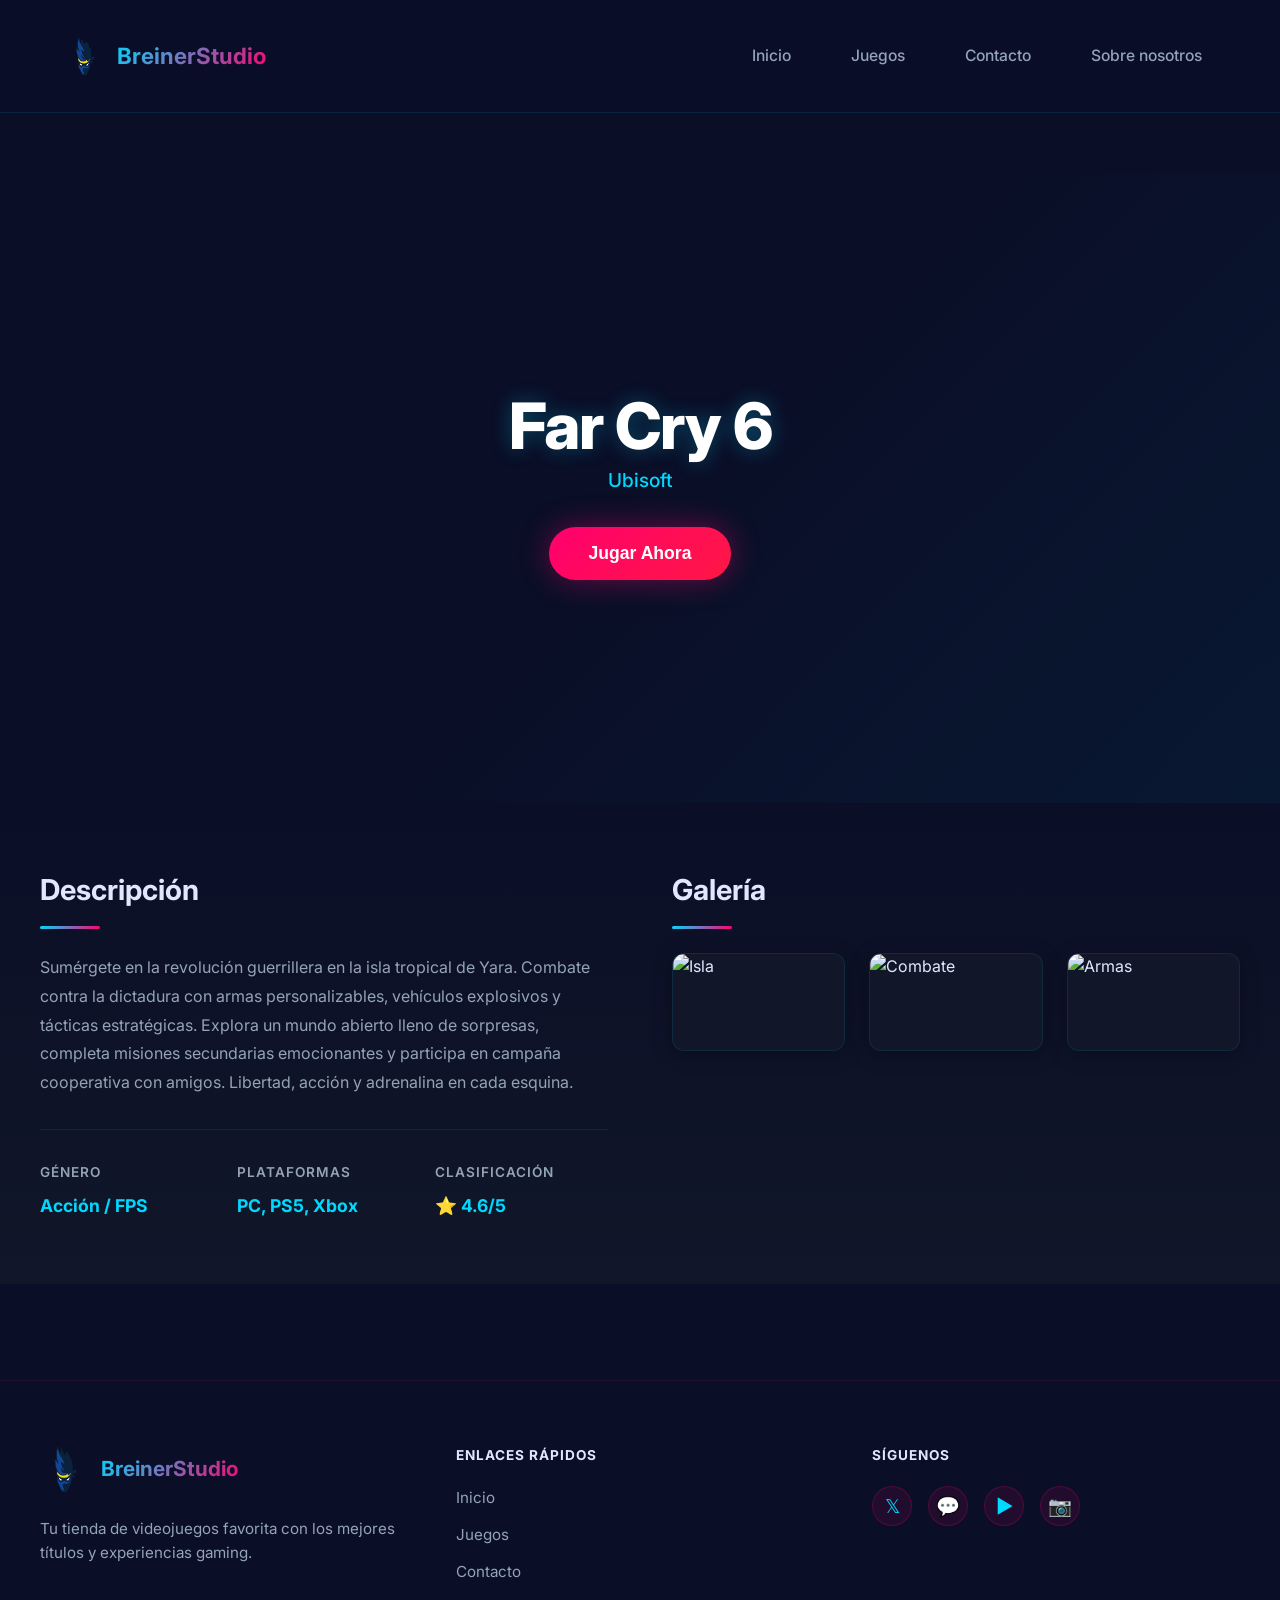
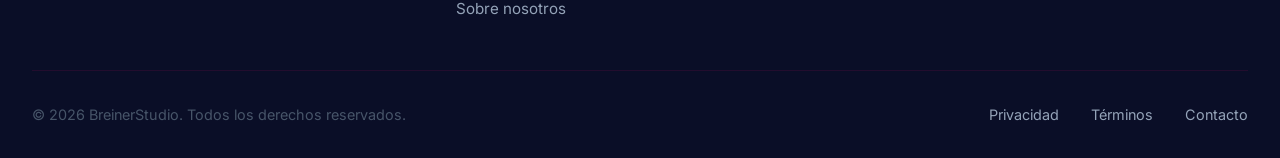
==== commit 885c88f5: "accc" ====
--- a/web/farcry6.html
+++ b/web/farcry6.html
@@ -1,268 +1,135 @@
 ﻿<!DOCTYPE html>
-<html lang="en">
+<html lang="es">
 <head>
     <meta charset="UTF-8">
     <meta name="viewport" content="width=device-width, initial-scale=1.0">
-    <title>Far Cry 6 - Epic Games Store</title>
+    <title>Far Cry 6 - BreinerStudio</title>
     <link rel="stylesheet" href="css.css">
-    <link rel="icon" href="img/favicon.png">
-    <link href="https://fonts.googleapis.com/css2?family=Inter:wght@300;400;500;600;700&display=swap" rel="stylesheet">
+    <link rel="stylesheet" href="game-page.css">
+    <link rel="stylesheet" href="footer.css">
+    <link rel="icon" href="img/Ninja-Logo.png">
+    <link href="https://fonts.googleapis.com/css2?family=Inter:wght@300;400;500;600;700;800&display=swap" rel="stylesheet">
 </head>
 <body>
     <!-- Navigation -->
     <nav class="navbar">
         <div class="nav-container">
             <div class="nav-logo">
-                <div class="logo"></div>
-                <span class="logo-text">NINJA STORE</span>
+                <img src="img/Ninja-Logo.png" alt="BreinerStudio" class="logo-img">
+                <span class="logo-text">BreinerStudio</span>
             </div>
-
             <div class="nav-menu">
-                <a href="Index.html" class="nav-link">Home</a>
-                <a href="#games" class="nav-link">Games</a>
-                <a href="#features" class="nav-link">Features</a>
-                <a href="#about" class="nav-link">About</a>
-            </div>
-
-            <div class="nav-actions">
-                <div class="search-box">
-                    <input type="text" placeholder="Search games..." class="search-input">
-                    <button class="search-btn">🔍</button>
-                </div>
-                <div class="cart-icon">🛒 <span class="cart-count">0</span></div>
-                <div class="user-icon">👤</div>
+                <a href="Index.html" class="nav-link">Inicio</a>
+                <a href="Index.html#games" class="nav-link">Juegos</a>
+                <a href="Index.html#contact" class="nav-link">Contacto</a>
+                <a href="Index.html#about" class="nav-link">Sobre nosotros</a>
             </div>
         </div>
     </nav>
 
-    <!-- Game Banner -->
-    <section class="game-banner">
-        <div class="game-banner-bg" style="background-image: url('img/farcry6.webp');"></div>
-        <div class="game-banner-overlay"></div>
-        <div class="game-banner-content">
-            <div class="game-title-section">
-                <h1 class="game-title">Far Cry 6</h1>
-                <div class="game-meta">
-                    <span class="game-developer">Ubisoft</span>
-                    <span class="game-rating">⭐ 4.6/5</span>
-                    <span class="game-reviews">(3.4M reviews)</span>
+    <!-- Game Hero Section -->
+    <section class="game-hero">
+        <div class="game-hero-bg" style="background-image: url('img/games/farcry6-main.jpg');"></div>
+        <div class="game-hero-overlay"></div>
+        <div class="game-hero-content">
+            <h1 class="game-title">Far Cry 6</h1>
+            <p class="game-subtitle">Ubisoft</p>
+            <button class="game-btn-play">Jugar Ahora</button>
+        </div>
+    </section>
+
+    <!-- Game Info Section -->
+    <section class="game-info-section">
+        <div class="game-container">
+            <div class="game-info-main">
+                <h2>Descripción</h2>
+                <p class="game-description">
+                    Sumérgete en la revolución guerrillera en la isla tropical de Yara. Combate contra la dictadura con armas personalizables, vehículos explosivos y tácticas estratégicas. Explora un mundo abierto lleno de sorpresas, completa misiones secundarias emocionantes y participa en campaña cooperativa con amigos. Libertad, acción y adrenalina en cada esquina.
+                </p>
+
+                <div class="game-stats">
+                    <div class="stat">
+                        <span class="stat-label">Género</span>
+                        <span class="stat-value">Acción / FPS</span>
+                    </div>
+                    <div class="stat">
+                        <span class="stat-label">Plataformas</span>
+                        <span class="stat-value">PC, PS5, Xbox</span>
+                    </div>
+                    <div class="stat">
+                        <span class="stat-label">Clasificación</span>
+                        <span class="stat-value">⭐ 4.6/5</span>
+                    </div>
                 </div>
             </div>
-            <div class="game-price-box">
-                <div class="price-label">Precio</div>
-                <div class="price-discount">12,99€</div>
-                <div class="original-price">69,99€</div>
-                <div class="price-actions">
-                    <button class="btn-primary">Add to Cart</button>
-                    <button class="btn-secondary">Add to Wishlist</button>
+
+            <!-- Game Gallery -->
+            <div class="game-gallery">
+                <h2>Galería</h2>
+                <div class="gallery-grid">
+                    <div class="gallery-item">
+                        <img src="img/games/farcry6-1.jpg" alt="Isla">
+                        <span class="gallery-label">Exploración</span>
+                    </div>
+                    <div class="gallery-item">
+                        <img src="img/games/farcry6-2.jpg" alt="Combate">
+                        <span class="gallery-label">Combate</span>
+                    </div>
+                    <div class="gallery-item">
+                        <img src="img/games/farcry6-3.jpg" alt="Armas">
+                        <span class="gallery-label">Armamento</span>
+                    </div>
                 </div>
             </div>
         </div>
     </section>
 
-    <!-- Game Content -->
-    <main class="game-content">
-        <!-- Game Description -->
-        <section class="game-section">
-            <div class="container">
-                <div class="game-description-grid">
-                    <div class="game-description">
-                        <h2>About This Game</h2>
-                        <p>Far Cry 6 is a 2021 first-person shooter game developed by Ubisoft Toronto and published by Ubisoft. It is the sixth main installment in the Far Cry series. Set on the fictional Caribbean island of Yara, the game follows Dani Rojas, a local Yaran fighter, as they join a guerrilla revolution to overthrow the dictatorship of Anton Castillo.</p>
+    <!-- Footer -->
+    <footer>
+        <div class="footer-container">
+            <div class="footer-brand">
+                <a href="Index.html" class="footer-logo">
+                    <img src="img/Ninja-Logo.png" alt="BreinerStudio">
+                    <span class="footer-logo-text">BreinerStudio</span>
+                </a>
+                <p class="footer-description">Tu tienda de videojuegos favorita con los mejores títulos y experiencias gaming.</p>
+            </div>
 
-                        <div class="game-highlights">
-                            <div class="highlight-item">
-                                <span class="highlight-icon">🏝️</span>
-                                <span>Tropical Island Setting</span>
-                            </div>
-                            <div class="highlight-item">
-                                <span class="highlight-icon">🔫</span>
-                                <span>Weapon Customization</span>
-                            </div>
-                            <div class="highlight-item">
-                                <span class="highlight-icon">🚁</span>
-                                <span>Vehicle Combat</span>
-                            </div>
-                            <div class="highlight-item">
-                                <span class="highlight-icon">👥</span>
-                                <span>Co-op Campaign</span>
-                            </div>
-                        </div>
-                    </div>
-
-                    <div class="game-sidebar">
-                        <div class="game-specs">
-                            <h3>System Requirements</h3>
-                            <div class="specs-section">
-                                <h4>Minimum:</h4>
-                                <ul>
-                                    <li>OS: Windows 10 (64-bit)</li>
-                                    <li>CPU: AMD Ryzen 3 1200 @ 3.1 GHz or Intel Core i5-4460 @ 3.2 GHz</li>
-                                    <li>RAM: 8GB</li>
-                                    <li>GPU: AMD RX 460 (4GB) or NVIDIA GeForce GTX 960 (4GB)</li>
-                                    <li>Storage: 60GB</li>
-                                </ul>
-                            </div>
-                            <div class="specs-section">
-                                <h4>Recommended:</h4>
-                                <ul>
-                                    <li>OS: Windows 10 (64-bit)</li>
-                                    <li>CPU: AMD Ryzen 5 3600X @ 3.8 GHz or Intel Core i7-7700 @ 3.6 GHz</li>
-                                    <li>RAM: 16GB</li>
-                                    <li>GPU: AMD RX Vega 56 (8GB) or NVIDIA GeForce GTX 1070 (8GB)</li>
-                                    <li>Storage: 60GB SSD</li>
-                                </ul>
-                            </div>
-                        </div>
-                    </div>
-                </div>
-            </div>
-        </section>
-
-        <!-- Game Trailer -->
-        <section class="game-section trailer-section">
-            <div class="container">
-                <h2>Watch Trailer</h2>
-                <div class="trailer-container">
-                    <div class="trailer-video">
-                        <iframe width="100%" height="500" src="https://www.youtube.com/embed/7iKFu5VNPJI" frameborder="0" allowfullscreen></iframe>
-                    </div>
-                </div>
-            </div>
-        </section>
-
-        <!-- Game Gallery -->
-        <section class="game-section gallery-section">
-            <div class="container">
-                <h2>Screenshots</h2>
-                <div class="gallery-grid">
-                    <div class="gallery-item">
-                        <img src="img/farcry6.webp" alt="Far Cry 6 Screenshot 1">
-                    </div>
-                    <div class="gallery-item">
-                        <img src="img/farcry6.webp" alt="Far Cry 6 Screenshot 2">
-                    </div>
-                    <div class="gallery-item">
-                        <img src="img/farcry6.webp" alt="Far Cry 6 Screenshot 3">
-                    </div>
-                    <div class="gallery-item">
-                        <img src="img/farcry6.webp" alt="Far Cry 6 Screenshot 4">
-                    </div>
-                    <div class="gallery-item">
-                        <img src="img/farcry6.webp" alt="Far Cry 6 Screenshot 5">
-                    </div>
-                    <div class="gallery-item">
-                        <img src="img/farcry6.webp" alt="Far Cry 6 Screenshot 6">
-                    </div>
-                </div>
-            </div>
-        </section>
-
-        <!-- Reviews Section -->
-        <section class="game-section reviews-section">
-            <div class="container">
-                <h2>Player Reviews</h2>
-                <div class="reviews-grid">
-                    <div class="review-card">
-                        <div class="review-header">
-                            <div class="review-avatar">👤</div>
-                            <div class="review-info">
-                                <h4>OpenWorldExplorer</h4>
-                                <div class="review-rating">⭐⭐⭐⭐⭐</div>
-                            </div>
-                        </div>
-                        <p class="review-text">"Amazing open world experience! The island of Yara is beautiful and the combat system is fantastic."</p>
-                        <div class="review-date">Posted 4 days ago</div>
-                    </div>
-
-                    <div class="review-card">
-                        <div class="review-header">
-                            <div class="review-avatar">👤</div>
-                            <div class="review-info">
-                                <h4>ShooterPro</h4>
-                                <div class="review-rating">⭐⭐⭐⭐⭐</div>
-                            </div>
-                        </div>
-                        <p class="review-text">"Far Cry 6 delivers on all fronts. Great story, amazing graphics, and tons of freedom."</p>
-                        <div class="review-date">Posted 1 week ago</div>
-                    </div>
-
-                    <div class="review-card">
-                        <div class="review-header">
-                            <div class="review-avatar">👤</div>
-                            <div class="review-info">
-                                <h4>RevolutionFan</h4>
-                                <div class="review-rating">⭐⭐⭐⭐</div>
-                            </div>
-                        </div>
-                        <p class="review-text">"The revolutionary theme is well executed. Dani's story is compelling and the side activities are fun."</p>
-                        <div class="review-date">Posted 2 weeks ago</div>
-                    </div>
-                </div>
-            </div>
-        </section>
-    </main>
-
-    <!-- Footer -->
-    <footer class="footer">
-        <div class="container">
-            <div class="footer-content">
-                <div class="footer-section">
-                    <div class="footer-logo">
-                        <div class="footer-logo-img logo"></div>
-                        <span class="footer-logo-text">NINJA STORE</span>
-                    </div>
-                    <p class="footer-description">Your ultimate destination for premium gaming experiences. Discover, play, and connect with the gaming community.</p>
-                    <div class="footer-social">
-                        <a href="#" class="social-link">📘</a>
-                        <a href="#" class="social-link">🐦</a>
-                        <a href="#" class="social-link">📷</a>
-                        <a href="#" class="social-link">🎥</a>
-                    </div>
-                </div>
-
-                <div class="footer-section">
-                    <h4>Quick Links</h4>
-                    <ul class="footer-links">
-                        <li><a href="Index.html">Home</a></li>
-                        <li><a href="#games">Games</a></li>
-                        <li><a href="#features">Features</a></li>
-                        <li><a href="#about">About Us</a></li>
-                    </ul>
-                </div>
-
-                <div class="footer-section">
-                    <h4>Support</h4>
-                    <ul class="footer-links">
-                        <li><a href="#">Help Center</a></li>
-                        <li><a href="#">Contact Us</a></li>
-                        <li><a href="#">System Requirements</a></li>
-                        <li><a href="#">Refund Policy</a></li>
-                    </ul>
-                </div>
-
-                <div class="footer-section">
-                    <h4>Community</h4>
-                    <ul class="footer-links">
-                        <li><a href="#">Forums</a></li>
-                        <li><a href="#">Discord</a></li>
-                        <li><a href="#">Events</a></li>
-                        <li><a href="#">News</a></li>
-                    </ul>
+            <div class="footer-section">
+                <h3>Enlaces Rápidos</h3>
+                <div class="footer-links">
+                    <a href="Index.html">Inicio</a>
+                    <a href="Index.html#games">Juegos</a>
+                    <a href="Index.html#contact">Contacto</a>
+                    <a href="Index.html#about">Sobre nosotros</a>
                 </div>
             </div>
 
-            <div class="footer-bottom">
-                <p>&copy; 2024 Ninja Store. All rights reserved.</p>
-                <div class="footer-badges">
-                    <span class="badge">🔒 Secure</span>
-                    <span class="badge">⚡ Fast Download</span>
-                    <span class="badge">🎮 Premium Games</span>
+            <div class="footer-section">
+                <h3>Síguenos</h3>
+                <div class="footer-socials">
+                    <a href="#" class="social-icon" title="Twitter">𝕏</a>
+                    <a href="#" class="social-icon" title="Discord">💬</a>
+                    <a href="#" class="social-icon" title="YouTube">▶</a>
+                    <a href="#" class="social-icon" title="Instagram">📷</a>
                 </div>
+            </div>
+        </div>
+
+        <div class="footer-bottom">
+            <p class="footer-copyright">&copy; 2026 BreinerStudio. Todos los derechos reservados.</p>
+            <div class="footer-bottom-links">
+                <a href="#">Privacidad</a>
+                <a href="#">Términos</a>
+                <a href="#">Contacto</a>
             </div>
         </div>
     </footer>
 
-    <script src="modal.js"></script>
+    <script>
+        document.querySelector('.game-btn-play').addEventListener('click', function() {
+            alert('¡Viva la revolución!');
+        });
+    </script>
 </body>
 </html>
--- a/web/game-page.css
+++ b/web/game-page.css
@@ -0,0 +1,362 @@
+/* ===== GAME PAGE STYLES ===== */
+:root {
+    --dark-bg: #0a0e27;
+    --dark-bg-light: #111729;
+    --gaming-accent: #ff006e;
+    --gaming-blue: #00d9ff;
+    --gaming-purple: #7c3aed;
+    --text-light: #e0e7ff;
+    --text-muted: #94a3b8;
+    --transition: all 0.3s ease;
+    --shadow-glow: 0 0 30px rgba(0, 217, 255, 0.1);
+}
+
+/* Reset and Base Styles */
+body {
+    background: var(--dark-bg);
+    color: var(--text-light);
+    font-family: 'Inter', -apple-system, BlinkMacSystemFont, 'Segoe UI', Roboto, sans-serif;
+}
+
+/* Navigation Update for Dark Theme */
+.navbar {
+    background: rgba(10, 14, 39, 0.95);
+    border-bottom: 1px solid rgba(0, 217, 255, 0.1);
+    backdrop-filter: blur(18px);
+    padding: 1rem 2rem;
+    position: sticky;
+    top: 0;
+    z-index: 1000;
+}
+
+.nav-container {
+    max-width: 1200px;
+    margin: 0 auto;
+    display: flex;
+    align-items: center;
+    justify-content: space-between;
+}
+
+.nav-logo {
+    display: flex;
+    align-items: center;
+    gap: 0.8rem;
+    text-decoration: none;
+    font-size: 1.3rem;
+    font-weight: 700;
+    color: var(--text-light);
+}
+
+.nav-logo img {
+    width: 40px;
+    height: 40px;
+    border-radius: 6px;
+}
+
+.logo-text {
+    background: linear-gradient(135deg, var(--gaming-blue), var(--gaming-accent));
+    -webkit-background-clip: text;
+    -webkit-text-fill-color: transparent;
+    background-clip: text;
+}
+
+.nav-menu {
+    display: flex;
+    gap: 2rem;
+}
+
+.nav-link {
+    color: var(--text-muted);
+    text-decoration: none;
+    font-weight: 500;
+    transition: var(--transition);
+    position: relative;
+}
+
+.nav-link:hover {
+    color: var(--gaming-blue);
+}
+
+.nav-link::after {
+    content: '';
+    position: absolute;
+    bottom: -5px;
+    left: 0;
+    width: 0;
+    height: 2px;
+    background: linear-gradient(135deg, var(--gaming-blue), var(--gaming-accent));
+    transition: var(--transition);
+}
+
+.nav-link:hover::after {
+    width: 100%;
+}
+
+/* Game Hero Section */
+.game-hero {
+    position: relative;
+    height: 70vh;
+    display: flex;
+    align-items: center;
+    justify-content: center;
+    overflow: hidden;
+    margin-top: 60px;
+}
+
+.game-hero-bg {
+    position: absolute;
+    inset: 0;
+    background-size: cover;
+    background-position: center;
+    z-index: 1;
+}
+
+.game-hero-overlay {
+    position: absolute;
+    inset: 0;
+    background: linear-gradient(135deg, rgba(10, 14, 39, 0.7) 0%, rgba(10, 14, 39, 0.4) 50%, rgba(0, 217, 255, 0.05) 100%);
+    z-index: 2;
+}
+
+.game-hero-content {
+    position: relative;
+    z-index: 3;
+    text-align: center;
+    color: var(--text-light);
+}
+
+.game-title {
+    font-size: clamp(2.5rem, 6vw, 4rem);
+    font-weight: 800;
+    margin-bottom: 0.5rem;
+    text-shadow: 0 0 20px rgba(0, 217, 255, 0.3);
+    letter-spacing: -0.02em;
+}
+
+.game-subtitle {
+    font-size: 1.2rem;
+    color: var(--gaming-blue);
+    margin-bottom: 2rem;
+    font-weight: 500;
+}
+
+.game-btn-play {
+    display: inline-flex;
+    align-items: center;
+    gap: 0.8rem;
+    background: linear-gradient(135deg, var(--gaming-accent), #ff1744);
+    color: white;
+    padding: 1rem 2.5rem;
+    border-radius: 50px;
+    border: none;
+    font-size: 1.1rem;
+    font-weight: 700;
+    cursor: pointer;
+    transition: var(--transition);
+    box-shadow: 0 0 30px rgba(255, 0, 110, 0.4);
+    text-decoration: none;
+    position: relative;
+    overflow: hidden;
+}
+
+.game-btn-play::before {
+    content: '';
+    position: absolute;
+    inset: 0;
+    background: linear-gradient(90deg, transparent, rgba(255, 255, 255, 0.2), transparent);
+    transform: translateX(-100%);
+    transition: transform 0.5s ease;
+}
+
+.game-btn-play:hover::before {
+    transform: translateX(100%);
+}
+
+.game-btn-play:hover {
+    transform: translateY(-3px);
+    box-shadow: 0 0 50px rgba(255, 0, 110, 0.6);
+}
+
+/* Game Info Section */
+.game-info-section {
+    padding: 4rem 2rem;
+    background: linear-gradient(180deg, var(--dark-bg) 0%, var(--dark-bg-light) 100%);
+}
+
+.game-container {
+    max-width: 1200px;
+    margin: 0 auto;
+    display: grid;
+    grid-template-columns: 1fr 1fr;
+    gap: 4rem;
+}
+
+.game-info-main h2,
+.game-gallery h2 {
+    font-size: 1.8rem;
+    margin-bottom: 1.5rem;
+    color: var(--text-light);
+    font-weight: 700;
+    position: relative;
+    padding-bottom: 1rem;
+}
+
+.game-info-main h2::after,
+.game-gallery h2::after {
+    content: '';
+    position: absolute;
+    bottom: 0;
+    left: 0;
+    width: 60px;
+    height: 3px;
+    background: linear-gradient(135deg, var(--gaming-blue), var(--gaming-accent));
+    border-radius: 2px;
+}
+
+.game-description {
+    font-size: 1rem;
+    line-height: 1.8;
+    color: var(--text-muted);
+    margin-bottom: 2rem;
+}
+
+/* Game Stats */
+.game-stats {
+    display: grid;
+    grid-template-columns: repeat(3, 1fr);
+    gap: 1.5rem;
+    margin-top: 2rem;
+    padding-top: 2rem;
+    border-top: 1px solid rgba(0, 217, 255, 0.1);
+}
+
+.stat {
+    display: flex;
+    flex-direction: column;
+    gap: 0.5rem;
+}
+
+.stat-label {
+    font-size: 0.85rem;
+    color: var(--text-muted);
+    text-transform: uppercase;
+    letter-spacing: 1px;
+    font-weight: 600;
+}
+
+.stat-value {
+    font-size: 1.1rem;
+    color: var(--gaming-blue);
+    font-weight: 700;
+}
+
+/* Gallery Grid */
+.gallery-grid {
+    display: grid;
+    grid-template-columns: repeat(3, 1fr);
+    gap: 1.5rem;
+    margin-top: 1.5rem;
+}
+
+.gallery-item {
+    position: relative;
+    border-radius: 12px;
+    overflow: hidden;
+    cursor: pointer;
+    aspect-ratio: 16/9;
+    background: var(--dark-bg-light);
+    border: 1px solid rgba(0, 217, 255, 0.1);
+    transition: var(--transition);
+}
+
+.gallery-item img {
+    width: 100%;
+    height: 100%;
+    object-fit: cover;
+    transition: var(--transition);
+}
+
+.gallery-item::before {
+    content: '';
+    position: absolute;
+    inset: 0;
+    background: rgba(0, 217, 255, 0.1);
+    opacity: 0;
+    transition: var(--transition);
+    z-index: 2;
+}
+
+.gallery-item:hover::before {
+    opacity: 1;
+}
+
+.gallery-item:hover img {
+    transform: scale(1.05);
+}
+
+.gallery-label {
+    position: absolute;
+    bottom: 1rem;
+    left: 1rem;
+    color: var(--text-light);
+    font-weight: 700;
+    font-size: 0.95rem;
+    z-index: 3;
+    opacity: 0;
+    transform: translateY(10px);
+    transition: var(--transition);
+}
+
+.gallery-item:hover .gallery-label {
+    opacity: 1;
+    transform: translateY(0);
+}
+
+/* Responsive Design */
+@media (max-width: 768px) {
+    .game-hero {
+        height: 50vh;
+        margin-top: 50px;
+    }
+
+    .game-title {
+        font-size: 2rem;
+    }
+
+    .game-container {
+        grid-template-columns: 1fr;
+        gap: 3rem;
+    }
+
+    .gallery-grid {
+        grid-template-columns: 1fr;
+    }
+
+    .game-stats {
+        grid-template-columns: 1fr;
+    }
+
+    .nav-menu {
+        gap: 1rem;
+        font-size: 0.9rem;
+    }
+}
+
+@media (max-width: 480px) {
+    .game-hero {
+        height: 40vh;
+    }
+
+    .game-title {
+        font-size: 1.5rem;
+    }
+
+    .game-btn-play {
+        padding: 0.8rem 2rem;
+        font-size: 0.95rem;
+    }
+
+    .nav-menu {
+        display: none;
+    }
+}
--- a/web/footer.css
+++ b/web/footer.css
@@ -0,0 +1,194 @@
+/* ===== MODERN GAMING FOOTER STYLES ===== */
+:root {
+    --footer-bg: #0a0e27;
+    --footer-bg-light: #111729;
+    --gaming-accent: #ff006e;
+    --gaming-blue: #00d9ff;
+    --gaming-purple: #7c3aed;
+    --text-light: #e0e7ff;
+    --text-muted: #94a3b8;
+    --transition: all 0.3s ease;
+}
+
+footer {
+    background: var(--footer-bg);
+    border-top: 1px solid rgba(255, 0, 110, 0.1);
+    color: var(--text-light);
+    padding: 4rem 2rem 2rem;
+    margin-top: 6rem;
+    font-family: 'Inter', -apple-system, BlinkMacSystemFont, 'Segoe UI', Roboto, sans-serif;
+}
+
+.footer-container {
+    max-width: 1200px;
+    margin: 0 auto;
+    display: grid;
+    grid-template-columns: repeat(auto-fit, minmax(250px, 1fr));
+    gap: 3rem;
+    margin-bottom: 3rem;
+}
+
+/* Footer Branding Section */
+.footer-brand {
+    display: flex;
+    flex-direction: column;
+    gap: 1rem;
+}
+
+.footer-logo {
+    display: flex;
+    align-items: center;
+    gap: 0.8rem;
+    text-decoration: none;
+    margin-bottom: 0.5rem;
+}
+
+.footer-logo img {
+    width: 48px;
+    height: 48px;
+    border-radius: 8px;
+    transition: var(--transition);
+}
+
+.footer-logo img:hover {
+    transform: scale(1.1) rotate(5deg);
+}
+
+.footer-logo-text {
+    font-size: 1.3rem;
+    font-weight: 700;
+    background: linear-gradient(135deg, var(--gaming-blue), var(--gaming-accent));
+    -webkit-background-clip: text;
+    -webkit-text-fill-color: transparent;
+    background-clip: text;
+}
+
+.footer-description {
+    font-size: 0.95rem;
+    color: var(--text-muted);
+    line-height: 1.6;
+}
+
+/* Footer Links Section */
+.footer-section h3 {
+    font-size: 1rem;
+    font-weight: 700;
+    margin-bottom: 1.2rem;
+    color: var(--text-light);
+    text-transform: uppercase;
+    letter-spacing: 1px;
+    font-size: 0.85rem;
+}
+
+.footer-links {
+    display: flex;
+    flex-direction: column;
+    gap: 0.8rem;
+}
+
+.footer-links a {
+    color: var(--text-muted);
+    text-decoration: none;
+    font-size: 0.95rem;
+    transition: var(--transition);
+    display: inline-block;
+}
+
+.footer-links a:hover {
+    color: var(--gaming-blue);
+    transform: translateX(4px);
+    padding-left: 4px;
+}
+
+/* Footer Social Icons */
+.footer-socials {
+    display: flex;
+    gap: 1rem;
+    margin-top: 1rem;
+}
+
+.social-icon {
+    width: 40px;
+    height: 40px;
+    border-radius: 50%;
+    background: rgba(255, 0, 110, 0.1);
+    border: 1px solid rgba(255, 0, 110, 0.2);
+    display: flex;
+    align-items: center;
+    justify-content: center;
+    text-decoration: none;
+    color: var(--gaming-blue);
+    font-size: 1.2rem;
+    transition: var(--transition);
+}
+
+.social-icon:hover {
+    background: rgba(255, 0, 110, 0.2);
+    color: var(--gaming-accent);
+    transform: translateY(-3px) rotate(5deg);
+    box-shadow: 0 4px 12px rgba(255, 0, 110, 0.15);
+}
+
+/* Footer Bottom */
+.footer-bottom {
+    border-top: 1px solid rgba(255, 0, 110, 0.1);
+    padding-top: 2rem;
+    display: flex;
+    justify-content: space-between;
+    align-items: center;
+    flex-wrap: wrap;
+    gap: 1rem;
+}
+
+.footer-copyright {
+    color: var(--text-muted);
+    font-size: 0.9rem;
+}
+
+.footer-bottom-links {
+    display: flex;
+    gap: 2rem;
+}
+
+.footer-bottom-links a {
+    color: var(--text-muted);
+    text-decoration: none;
+    font-size: 0.9rem;
+    transition: var(--transition);
+}
+
+.footer-bottom-links a:hover {
+    color: var(--gaming-blue);
+}
+
+/* Responsive */
+@media (max-width: 768px) {
+    .footer-container {
+        grid-template-columns: repeat(2, 1fr);
+        gap: 2rem;
+    }
+
+    .footer-bottom {
+        flex-direction: column;
+        text-align: center;
+    }
+
+    .footer-bottom-links {
+        width: 100%;
+        justify-content: center;
+    }
+}
+
+.idioma {
+    cursor: pointer;
+    color: var(--text-secondary);
+    transition: var(--transition);
+}
+
+.idioma:hover {
+    color: var(--neon-blue);
+}
+
+
+     
+ 
